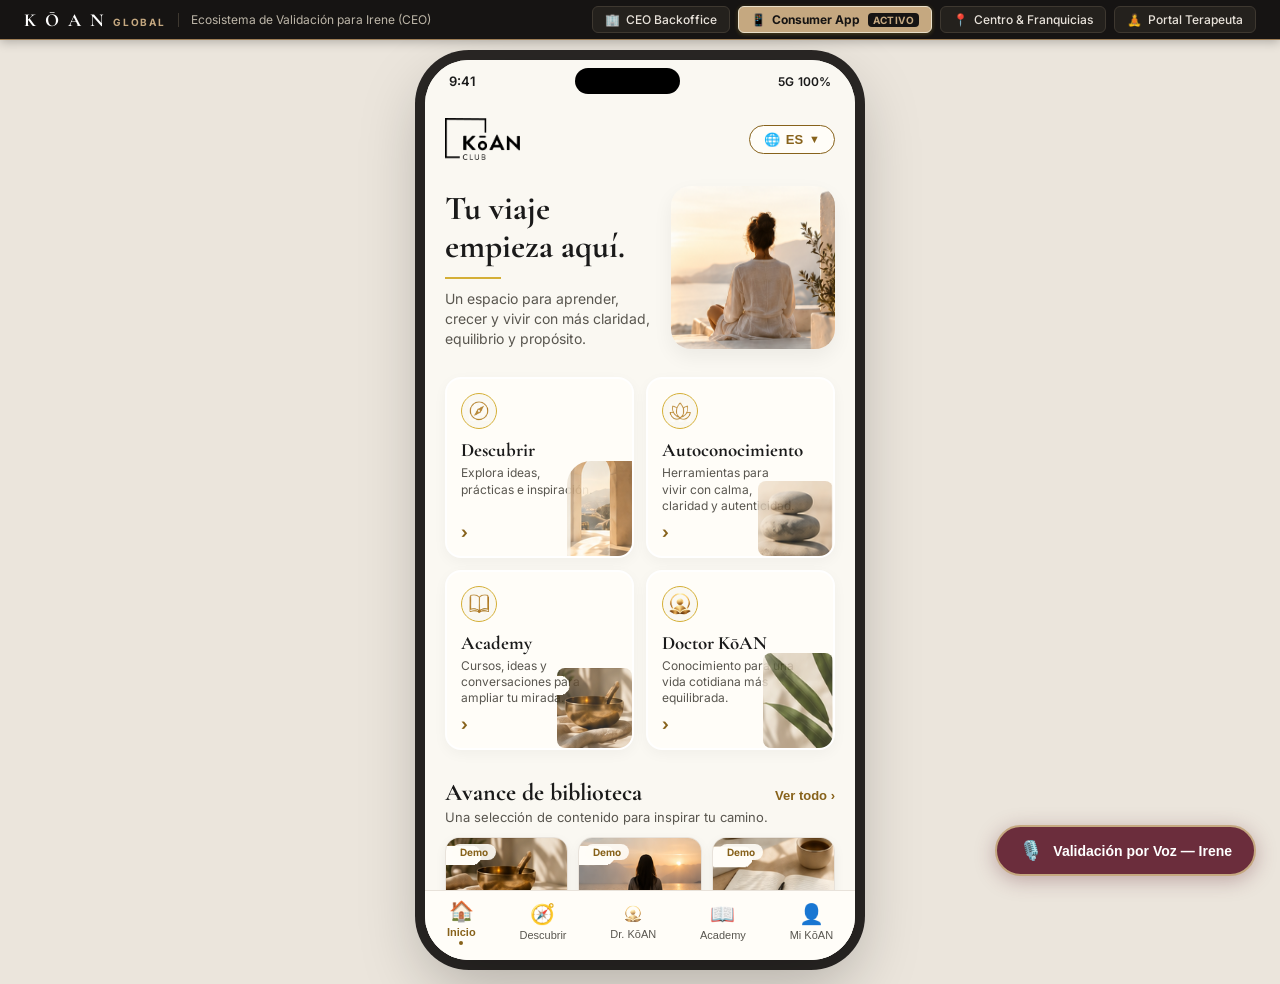
==== app/index.html @ b439e74c "deploy: suite completa 4 superficies KŌAN Global (2026-10-31 18:41:38)" ====
<!DOCTYPE html>
<html lang="es">
  <head>
    <meta charset="UTF-8" />
    <meta name="viewport" content="width=device-width, initial-scale=1.0, maximum-scale=1.0, user-scalable=no" />
    <title>KŌAN Mobile App — iOS Simulator</title>
    <link rel="preconnect" href="https://fonts.googleapis.com">
    <link rel="preconnect" href="https://fonts.gstatic.com" crossorigin>
    <link href="https://fonts.googleapis.com/css2?family=Cormorant+Garamond:wght@400;600;700&family=Inter:wght@300;400;500;600;700&display=swap" rel="stylesheet">
    <style>*{box-sizing:border-box;margin:0;padding:0}body{color:#1c1b1a;-webkit-font-smoothing:antialiased;background-color:#ebe5dc;font-family:-apple-system,BlinkMacSystemFont,SF Pro Text,Segoe UI,Roboto,sans-serif}</style>
    <script type="module" crossorigin src="./assets/index-C3vCf2v2.js"></script>
  </head>
  <body>
    <div id="root"></div>
  </body>
</html>
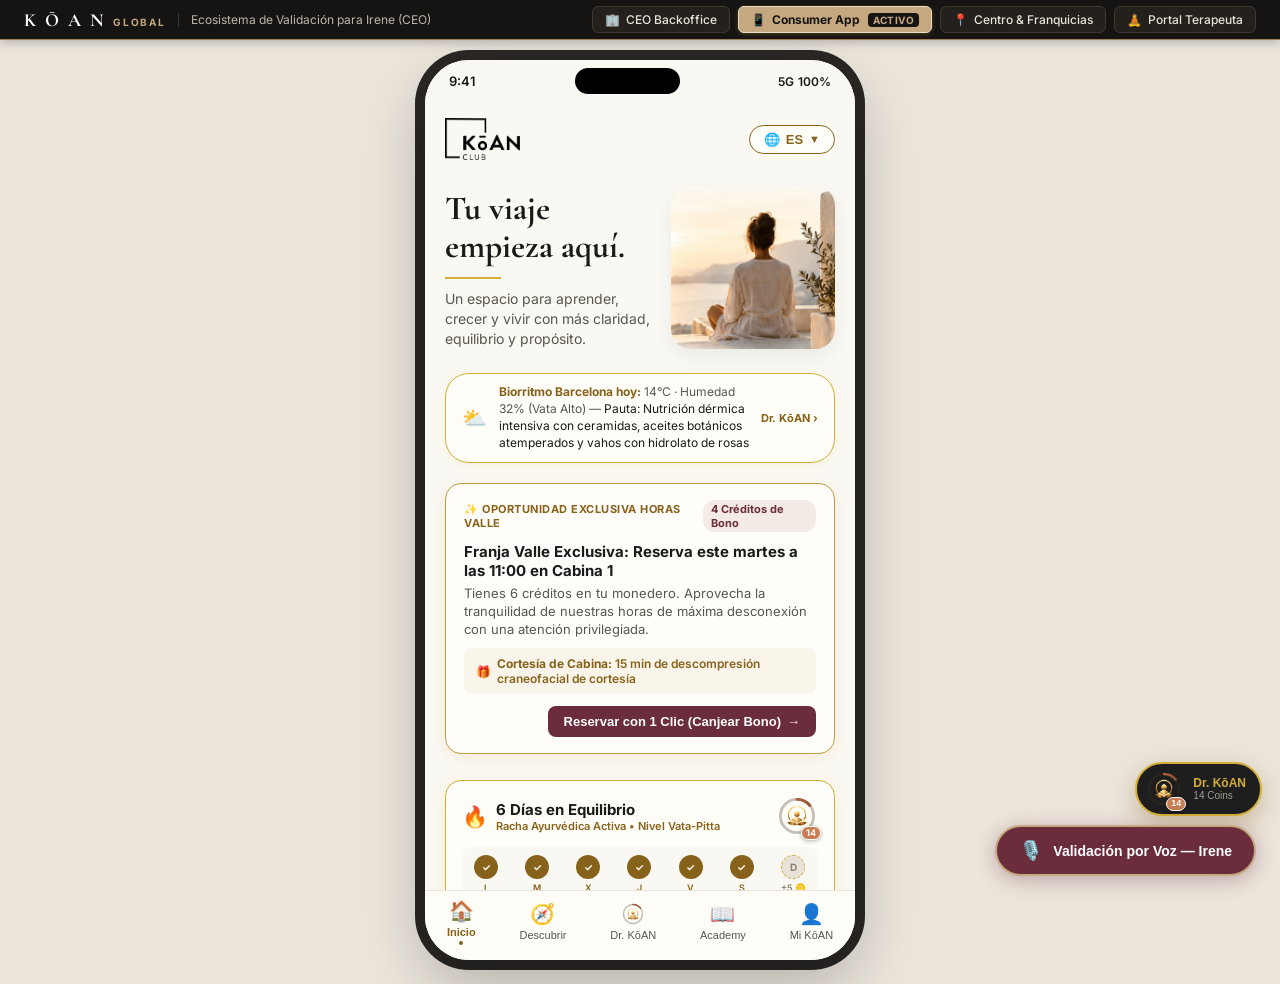
==== commit 4ab7a7c7: "deploy: suite completa 4 superficies KŌAN Global (2026-11-07 19:08:55)" ====
--- a/app/index.html
+++ b/app/index.html
@@ -8,7 +8,7 @@
     <link rel="preconnect" href="https://fonts.gstatic.com" crossorigin>
     <link href="https://fonts.googleapis.com/css2?family=Cormorant+Garamond:wght@400;600;700&family=Inter:wght@300;400;500;600;700&display=swap" rel="stylesheet">
     <style>*{box-sizing:border-box;margin:0;padding:0}body{color:#1c1b1a;-webkit-font-smoothing:antialiased;background-color:#ebe5dc;font-family:-apple-system,BlinkMacSystemFont,SF Pro Text,Segoe UI,Roboto,sans-serif}</style>
-    <script type="module" crossorigin src="./assets/index-C3vCf2v2.js"></script>
+    <script type="module" crossorigin src="./assets/index-B6UJcp2M.js"></script>
   </head>
   <body>
     <div id="root"></div>
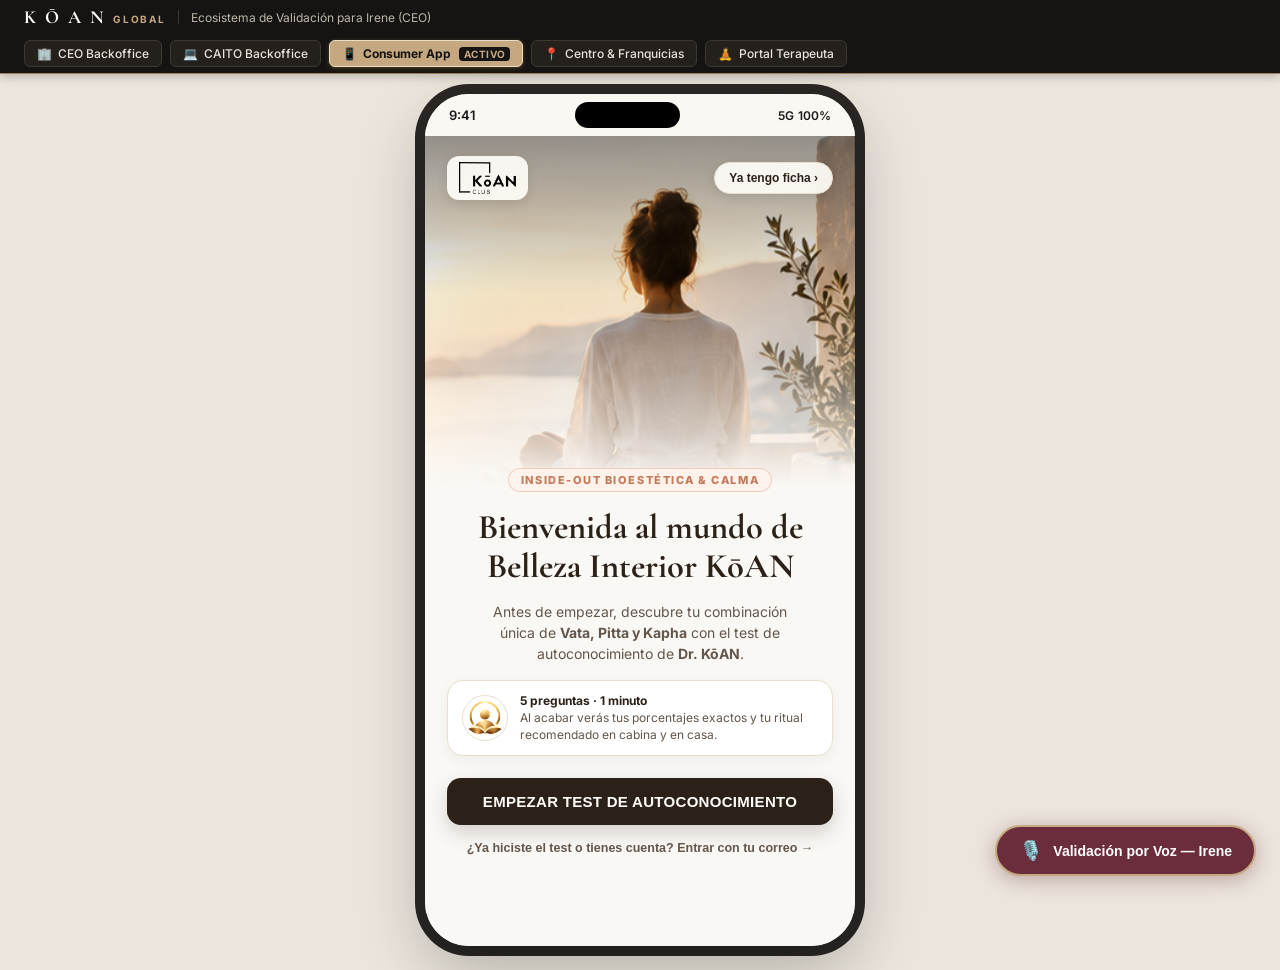
==== commit 0dcca33b: "deploy: suite completa 4 superficies KŌAN Global (2026-11-14 21:23:10)" ====
--- a/app/index.html
+++ b/app/index.html
@@ -2,13 +2,22 @@
 <html lang="es">
   <head>
     <meta charset="UTF-8" />
-    <meta name="viewport" content="width=device-width, initial-scale=1.0, maximum-scale=1.0, user-scalable=no" />
-    <title>KŌAN Mobile App — iOS Simulator</title>
+    <meta name="viewport" content="width=device-width, initial-scale=1.0, maximum-scale=1.0, user-scalable=no, viewport-fit=cover" />
+    <meta name="theme-color" content="#5C1D24" />
+    <meta name="apple-mobile-web-app-capable" content="yes" />
+    <meta name="apple-mobile-web-app-status-bar-style" content="black-translucent" />
+    <meta name="apple-mobile-web-app-title" content="KōAN" />
+    <link rel="manifest" href="./manifest.webmanifest" />
+    <link rel="icon" type="image/svg+xml" href="./icon.svg" />
+    <link rel="apple-touch-icon" href="./icon.svg" />
+    <title>KŌAN Digital — Bienestar & Bioestética</title>
     <link rel="preconnect" href="https://fonts.googleapis.com">
     <link rel="preconnect" href="https://fonts.gstatic.com" crossorigin>
     <link href="https://fonts.googleapis.com/css2?family=Cormorant+Garamond:wght@400;600;700&family=Inter:wght@300;400;500;600;700&display=swap" rel="stylesheet">
-    <style>*{box-sizing:border-box;margin:0;padding:0}body{color:#1c1b1a;-webkit-font-smoothing:antialiased;background-color:#ebe5dc;font-family:-apple-system,BlinkMacSystemFont,SF Pro Text,Segoe UI,Roboto,sans-serif}</style>
-    <script type="module" crossorigin src="./assets/index-B6UJcp2M.js"></script>
+    <style>*{box-sizing:border-box;margin:0;padding:0}body{color:#1c1b1a;-webkit-font-smoothing:antialiased;background-color:#ebe5dc;font-family:-apple-system,BlinkMacSystemFont,SF Pro Text,Segoe UI,Roboto,sans-serif}.koan-app-scroll{scrollbar-width:none;-ms-overflow-style:none}.koan-app-scroll::-webkit-scrollbar{display:none}</style>
+    <script type="module" crossorigin src="./assets/index-B3lGuD3N.js"></script>
+    <link rel="modulepreload" crossorigin href="./assets/rolldown-runtime-XKyaHtl9.js">
+    <link rel="modulepreload" crossorigin href="./assets/dist-DF4x-VIH.js">
   </head>
   <body>
     <div id="root"></div>
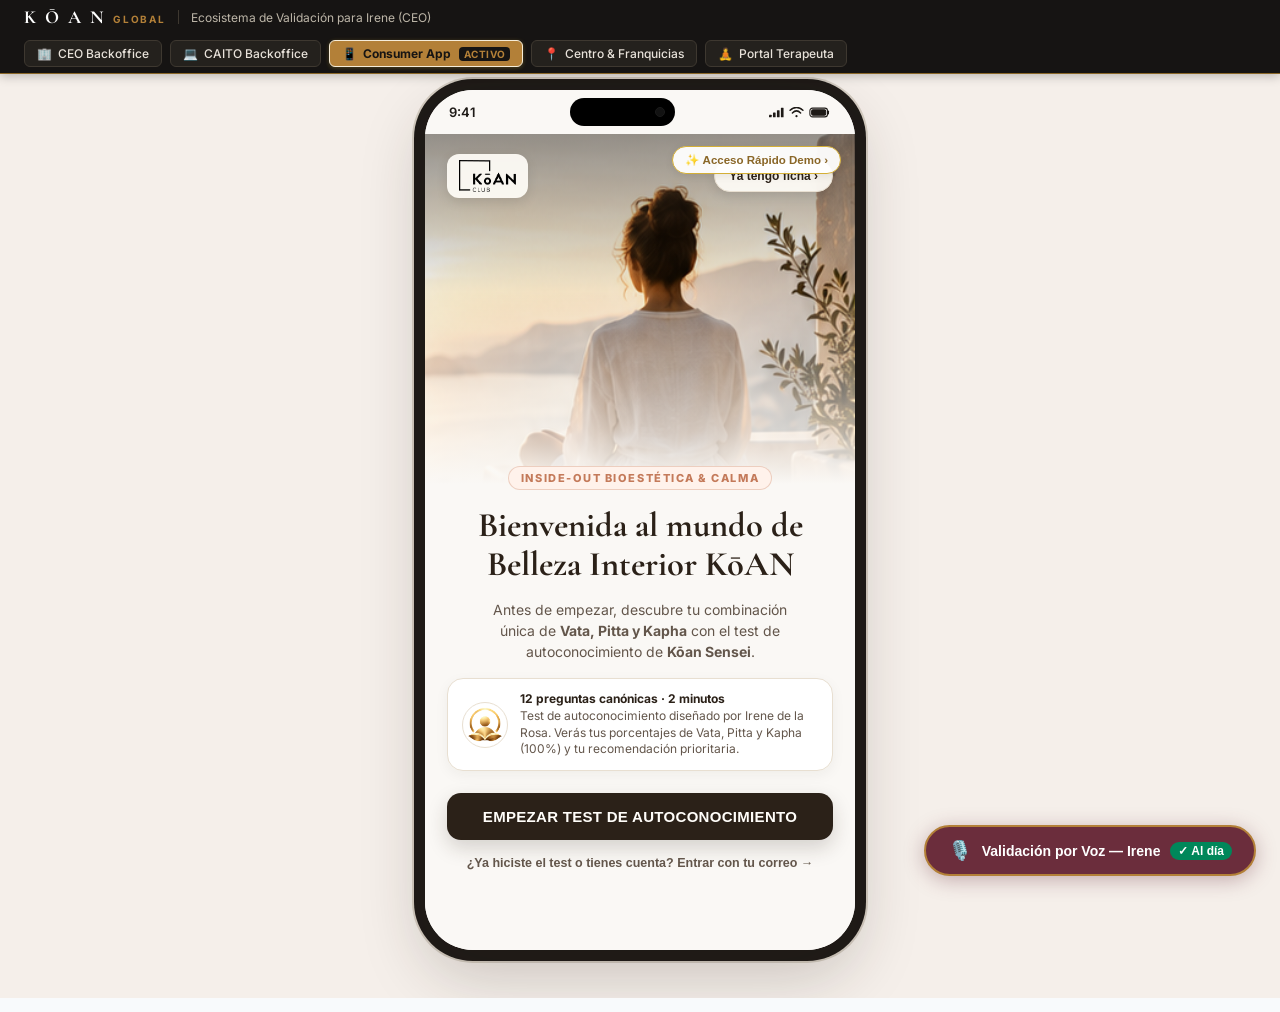
==== commit 630ef1e0: "deploy: suite completa 4 superficies KŌAN Global (2026-11-28 16:01:00)" ====
--- a/app/index.html
+++ b/app/index.html
@@ -2,6 +2,9 @@
 <html lang="es">
   <head>
     <meta charset="UTF-8" />
+    <meta http-equiv="Cache-Control" content="no-cache, no-store, must-revalidate" />
+    <meta http-equiv="Pragma" content="no-cache" />
+    <meta http-equiv="Expires" content="0" />
     <meta name="viewport" content="width=device-width, initial-scale=1.0, maximum-scale=1.0, user-scalable=no, viewport-fit=cover" />
     <meta name="theme-color" content="#5C1D24" />
     <meta name="apple-mobile-web-app-capable" content="yes" />
@@ -10,14 +13,14 @@
     <link rel="manifest" href="./manifest.webmanifest" />
     <link rel="icon" type="image/svg+xml" href="./icon.svg" />
     <link rel="apple-touch-icon" href="./icon.svg" />
-    <title>KŌAN Digital — Bienestar & Bioestética</title>
+    <title>KōAN Digital — Bienestar & Bioestética</title>
     <link rel="preconnect" href="https://fonts.googleapis.com">
     <link rel="preconnect" href="https://fonts.gstatic.com" crossorigin>
     <link href="https://fonts.googleapis.com/css2?family=Cormorant+Garamond:wght@400;600;700&family=Inter:wght@300;400;500;600;700&display=swap" rel="stylesheet">
-    <style>*{box-sizing:border-box;margin:0;padding:0}body{color:#1c1b1a;-webkit-font-smoothing:antialiased;background-color:#ebe5dc;font-family:-apple-system,BlinkMacSystemFont,SF Pro Text,Segoe UI,Roboto,sans-serif}.koan-app-scroll{scrollbar-width:none;-ms-overflow-style:none}.koan-app-scroll::-webkit-scrollbar{display:none}</style>
-    <script type="module" crossorigin src="./assets/index-B3lGuD3N.js"></script>
-    <link rel="modulepreload" crossorigin href="./assets/rolldown-runtime-XKyaHtl9.js">
-    <link rel="modulepreload" crossorigin href="./assets/dist-DF4x-VIH.js">
+    <style>*{box-sizing:border-box;margin:0;padding:0}body{color:#0f172a;-webkit-font-smoothing:antialiased;background-color:#f8fafc;font-family:-apple-system,BlinkMacSystemFont,SF Pro Text,Segoe UI,Roboto,sans-serif}.koan-app-scroll{scrollbar-width:none;-ms-overflow-style:none}.koan-app-scroll::-webkit-scrollbar{display:none}</style>
+    <script type="module" crossorigin src="./assets/index-DOC8Tl_q.js"></script>
+    <link rel="modulepreload" crossorigin href="./assets/rolldown-runtime-WkwZ5CU-.js">
+    <link rel="modulepreload" crossorigin href="./assets/dist-BvuoD7Ht.js">
   </head>
   <body>
     <div id="root"></div>
